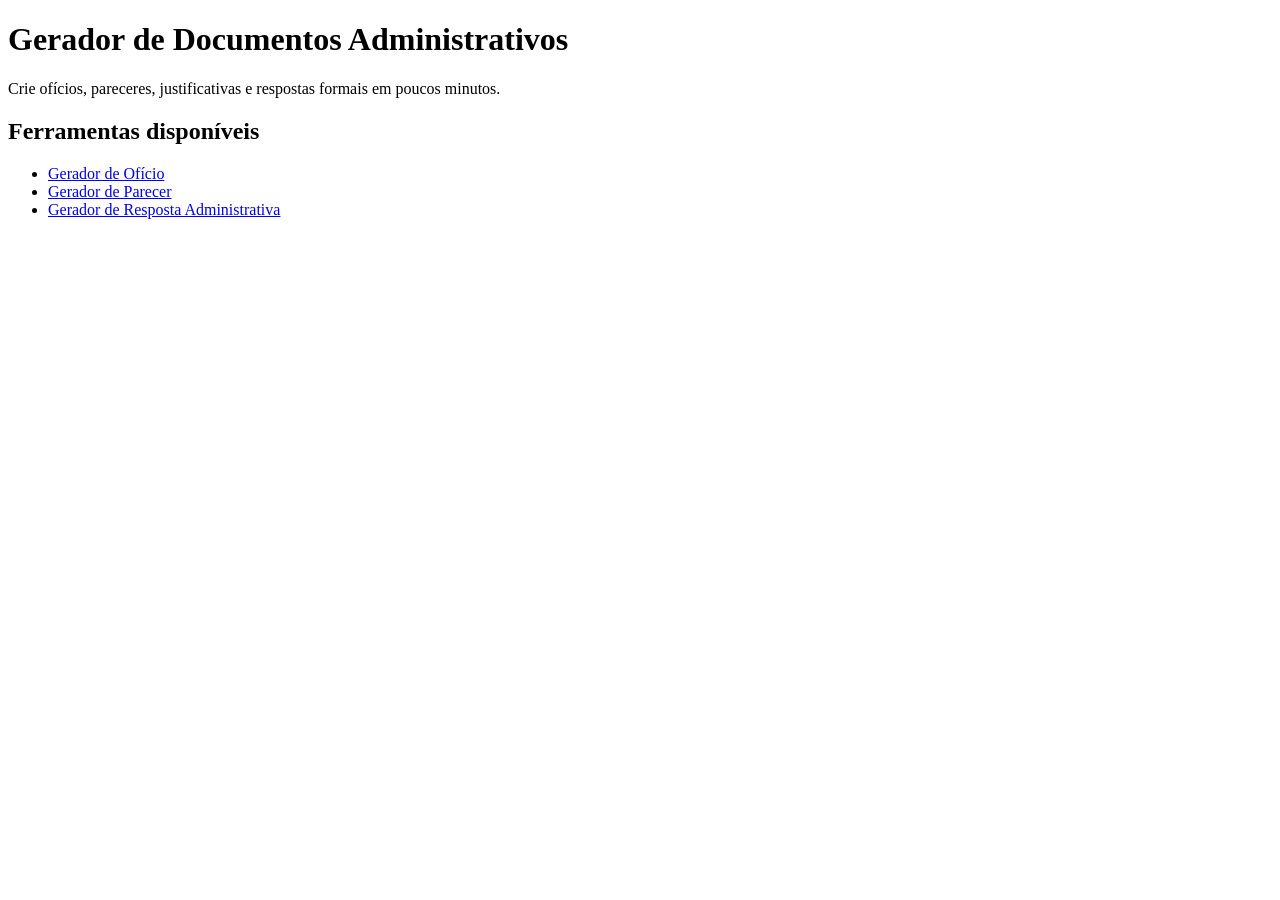
==== index.html @ 5cf86b1f "Create index.html" ====
<!DOCTYPE html>
<html lang="pt-BR">
<head>
  <meta charset="UTF-8">
  <title>Gerador de Documentos Administrativos com IA</title>
  <meta name="description" content="Gere ofícios, pareceres, justificativas e respostas administrativas de forma simples e rápida.">
  <meta name="viewport" content="width=device-width, initial-scale=1.0">
</head>
<body>

  <h1>Gerador de Documentos Administrativos</h1>

  <p>Crie ofícios, pareceres, justificativas e respostas formais em poucos minutos.</p>

  <h2>Ferramentas disponíveis</h2>

  <ul>
    <li><a href="oficio.html">Gerador de Ofício</a></li>
    <li><a href="parecer.html">Gerador de Parecer</a></li>
    <li><a href="resposta-administrativa.html">Gerador de Resposta Administrativa</a></li>
  </ul>

</body>
</html>
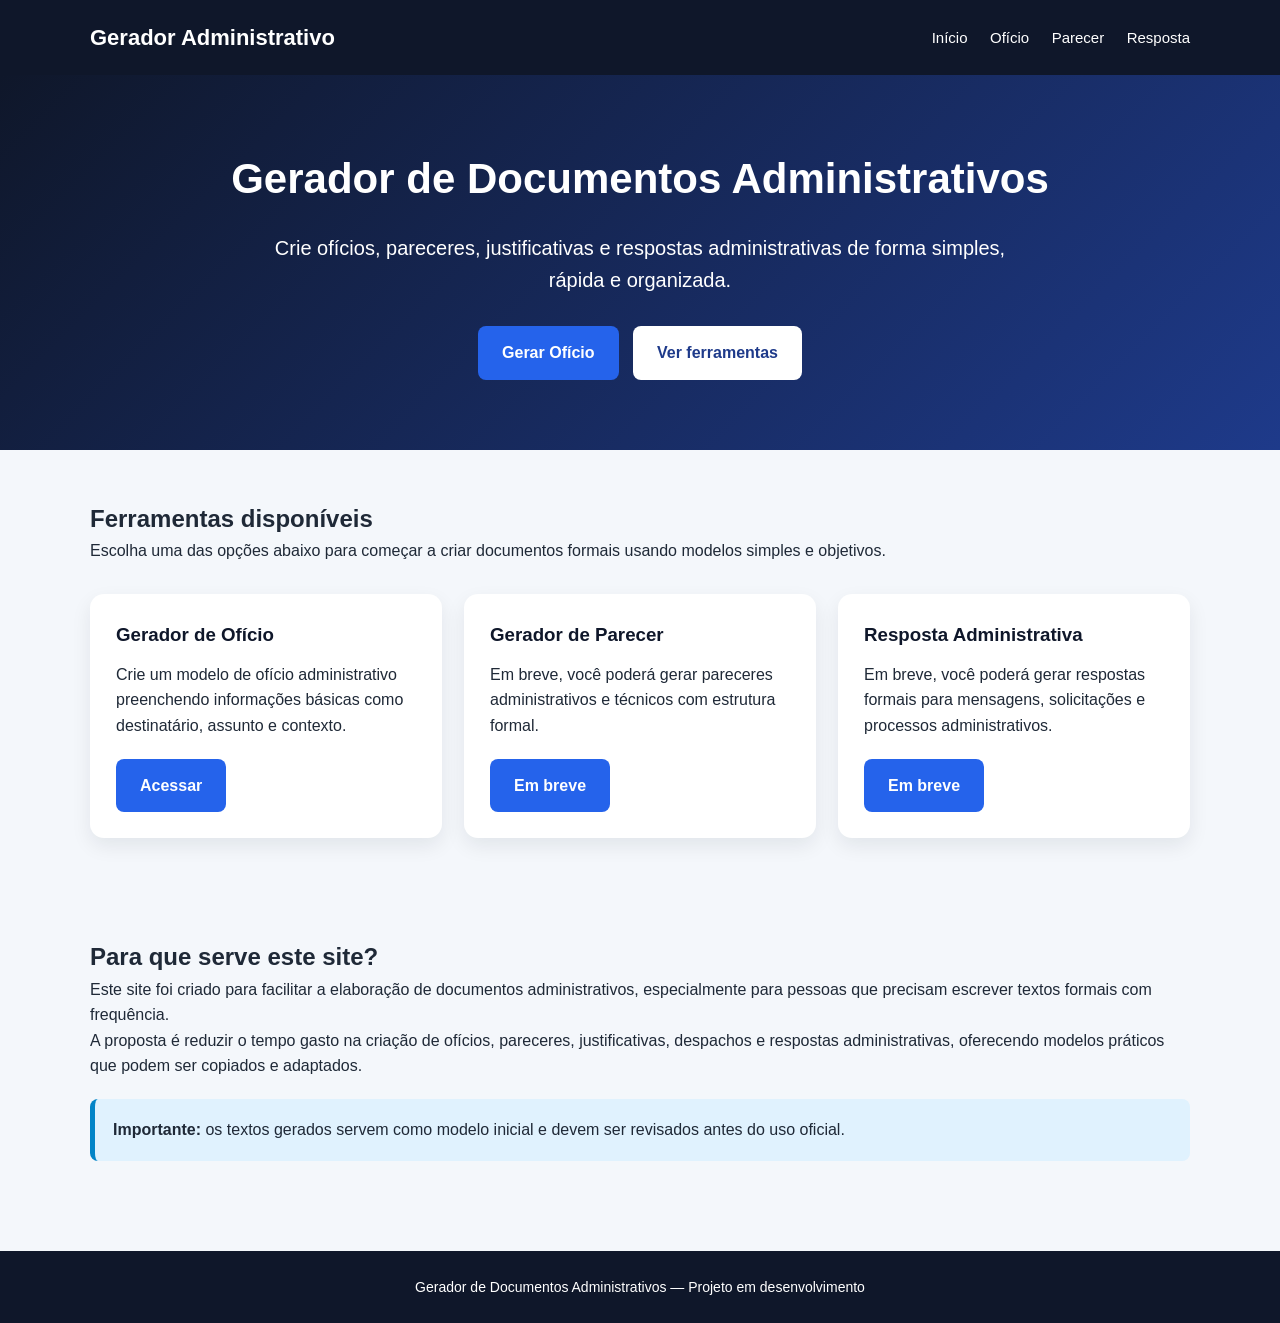
==== commit b6890043: "Update index.html" ====
--- a/index.html
+++ b/index.html
@@ -2,23 +2,113 @@
 <html lang="pt-BR">
 <head>
   <meta charset="UTF-8">
-  <title>Gerador de Documentos Administrativos com IA</title>
-  <meta name="description" content="Gere ofícios, pareceres, justificativas e respostas administrativas de forma simples e rápida.">
+  <title>Gerador de Documentos Administrativos</title>
+  <meta name="description" content="Crie ofícios, pareceres, justificativas e respostas administrativas de forma simples, rápida e gratuita.">
+  <meta name="keywords" content="gerador de ofício, modelo de ofício, parecer administrativo, resposta administrativa, documentos administrativos">
   <meta name="viewport" content="width=device-width, initial-scale=1.0">
+
+  <link rel="stylesheet" href="style.css">
 </head>
 <body>
 
-  <h1>Gerador de Documentos Administrativos</h1>
+<header>
+  <div class="container menu">
+    <div class="logo">Gerador Administrativo</div>
 
-  <p>Crie ofícios, pareceres, justificativas e respostas formais em poucos minutos.</p>
+    <nav>
+      <a href="index.html">Início</a>
+      <a href="oficio.html">Ofício</a>
+      <a href="#">Parecer</a>
+      <a href="#">Resposta</a>
+    </nav>
+  </div>
+</header>
 
-  <h2>Ferramentas disponíveis</h2>
+<main>
 
-  <ul>
-    <li><a href="oficio.html">Gerador de Ofício</a></li>
-    <li><a href="parecer.html">Gerador de Parecer</a></li>
-    <li><a href="resposta-administrativa.html">Gerador de Resposta Administrativa</a></li>
-  </ul>
+  <section class="hero">
+    <div class="container">
+      <h1>Gerador de Documentos Administrativos</h1>
+
+      <p>
+        Crie ofícios, pareceres, justificativas e respostas administrativas
+        de forma simples, rápida e organizada.
+      </p>
+
+      <a class="btn" href="oficio.html">Gerar Ofício</a>
+      <a class="btn btn-secundario" href="#ferramentas">Ver ferramentas</a>
+    </div>
+  </section>
+
+  <section id="ferramentas">
+    <div class="container">
+      <h2>Ferramentas disponíveis</h2>
+
+      <p>
+        Escolha uma das opções abaixo para começar a criar documentos formais
+        usando modelos simples e objetivos.
+      </p>
+
+      <div class="card-grid">
+
+        <div class="card">
+          <h3>Gerador de Ofício</h3>
+          <p>
+            Crie um modelo de ofício administrativo preenchendo informações básicas
+            como destinatário, assunto e contexto.
+          </p>
+          <a class="btn" href="oficio.html">Acessar</a>
+        </div>
+
+        <div class="card">
+          <h3>Gerador de Parecer</h3>
+          <p>
+            Em breve, você poderá gerar pareceres administrativos e técnicos
+            com estrutura formal.
+          </p>
+          <a class="btn" href="#">Em breve</a>
+        </div>
+
+        <div class="card">
+          <h3>Resposta Administrativa</h3>
+          <p>
+            Em breve, você poderá gerar respostas formais para mensagens,
+            solicitações e processos administrativos.
+          </p>
+          <a class="btn" href="#">Em breve</a>
+        </div>
+
+      </div>
+    </div>
+  </section>
+
+  <section>
+    <div class="container">
+      <h2>Para que serve este site?</h2>
+
+      <p>
+        Este site foi criado para facilitar a elaboração de documentos administrativos,
+        especialmente para pessoas que precisam escrever textos formais com frequência.
+      </p>
+
+      <p>
+        A proposta é reduzir o tempo gasto na criação de ofícios, pareceres,
+        justificativas, despachos e respostas administrativas, oferecendo modelos
+        práticos que podem ser copiados e adaptados.
+      </p>
+
+      <div class="info">
+        <strong>Importante:</strong>
+        os textos gerados servem como modelo inicial e devem ser revisados antes do uso oficial.
+      </div>
+    </div>
+  </section>
+
+</main>
+
+<footer>
+  <p>Gerador de Documentos Administrativos — Projeto em desenvolvimento</p>
+</footer>
 
 </body>
 </html>
--- a/style.css
+++ b/style.css
@@ -0,0 +1,201 @@
+* {
+  margin: 0;
+  padding: 0;
+  box-sizing: border-box;
+}
+
+body {
+  font-family: Arial, Helvetica, sans-serif;
+  background: #f4f7fb;
+  color: #1f2937;
+  line-height: 1.6;
+}
+
+header {
+  background: #0f172a;
+  color: white;
+  padding: 20px;
+}
+
+.container {
+  width: 92%;
+  max-width: 1100px;
+  margin: 0 auto;
+}
+
+.menu {
+  display: flex;
+  justify-content: space-between;
+  align-items: center;
+  flex-wrap: wrap;
+}
+
+.logo {
+  font-size: 22px;
+  font-weight: bold;
+}
+
+nav a {
+  color: white;
+  text-decoration: none;
+  margin-left: 18px;
+  font-size: 15px;
+}
+
+nav a:hover {
+  text-decoration: underline;
+}
+
+.hero {
+  padding: 70px 0;
+  text-align: center;
+  background: linear-gradient(135deg, #0f172a, #1e3a8a);
+  color: white;
+}
+
+.hero h1 {
+  font-size: 42px;
+  margin-bottom: 20px;
+}
+
+.hero p {
+  font-size: 20px;
+  max-width: 760px;
+  margin: 0 auto 30px auto;
+}
+
+.btn {
+  display: inline-block;
+  background: #2563eb;
+  color: white;
+  padding: 14px 24px;
+  border-radius: 8px;
+  text-decoration: none;
+  font-weight: bold;
+  border: none;
+  cursor: pointer;
+}
+
+.btn:hover {
+  background: #1d4ed8;
+}
+
+.btn-secundario {
+  background: white;
+  color: #1e3a8a;
+  margin-left: 10px;
+}
+
+.btn-secundario:hover {
+  background: #e5e7eb;
+}
+
+section {
+  padding: 50px 0;
+}
+
+.card-grid {
+  display: grid;
+  grid-template-columns: repeat(3, 1fr);
+  gap: 22px;
+  margin-top: 30px;
+}
+
+.card {
+  background: white;
+  padding: 26px;
+  border-radius: 14px;
+  box-shadow: 0 8px 20px rgba(15, 23, 42, 0.08);
+}
+
+.card h3 {
+  margin-bottom: 12px;
+  color: #0f172a;
+}
+
+.card p {
+  margin-bottom: 20px;
+}
+
+.form-box {
+  background: white;
+  padding: 28px;
+  border-radius: 14px;
+  box-shadow: 0 8px 20px rgba(15, 23, 42, 0.08);
+  margin-top: 25px;
+}
+
+label {
+  display: block;
+  margin-top: 18px;
+  margin-bottom: 6px;
+  font-weight: bold;
+}
+
+input,
+textarea,
+select {
+  width: 100%;
+  padding: 13px;
+  border: 1px solid #cbd5e1;
+  border-radius: 8px;
+  font-size: 16px;
+}
+
+textarea {
+  min-height: 120px;
+  resize: vertical;
+}
+
+.resultado {
+  min-height: 300px;
+  background: #f8fafc;
+}
+
+.info {
+  background: #e0f2fe;
+  border-left: 5px solid #0284c7;
+  padding: 18px;
+  border-radius: 8px;
+  margin-top: 20px;
+}
+
+footer {
+  background: #0f172a;
+  color: white;
+  text-align: center;
+  padding: 25px;
+  margin-top: 40px;
+}
+
+footer p {
+  font-size: 14px;
+}
+
+@media (max-width: 768px) {
+  .hero h1 {
+    font-size: 30px;
+  }
+
+  .hero p {
+    font-size: 17px;
+  }
+
+  .card-grid {
+    grid-template-columns: 1fr;
+  }
+
+  nav {
+    margin-top: 15px;
+  }
+
+  nav a {
+    display: inline-block;
+    margin: 6px 10px 0 0;
+  }
+
+  .btn-secundario {
+    margin-left: 0;
+    margin-top: 10px;
+  }
+}
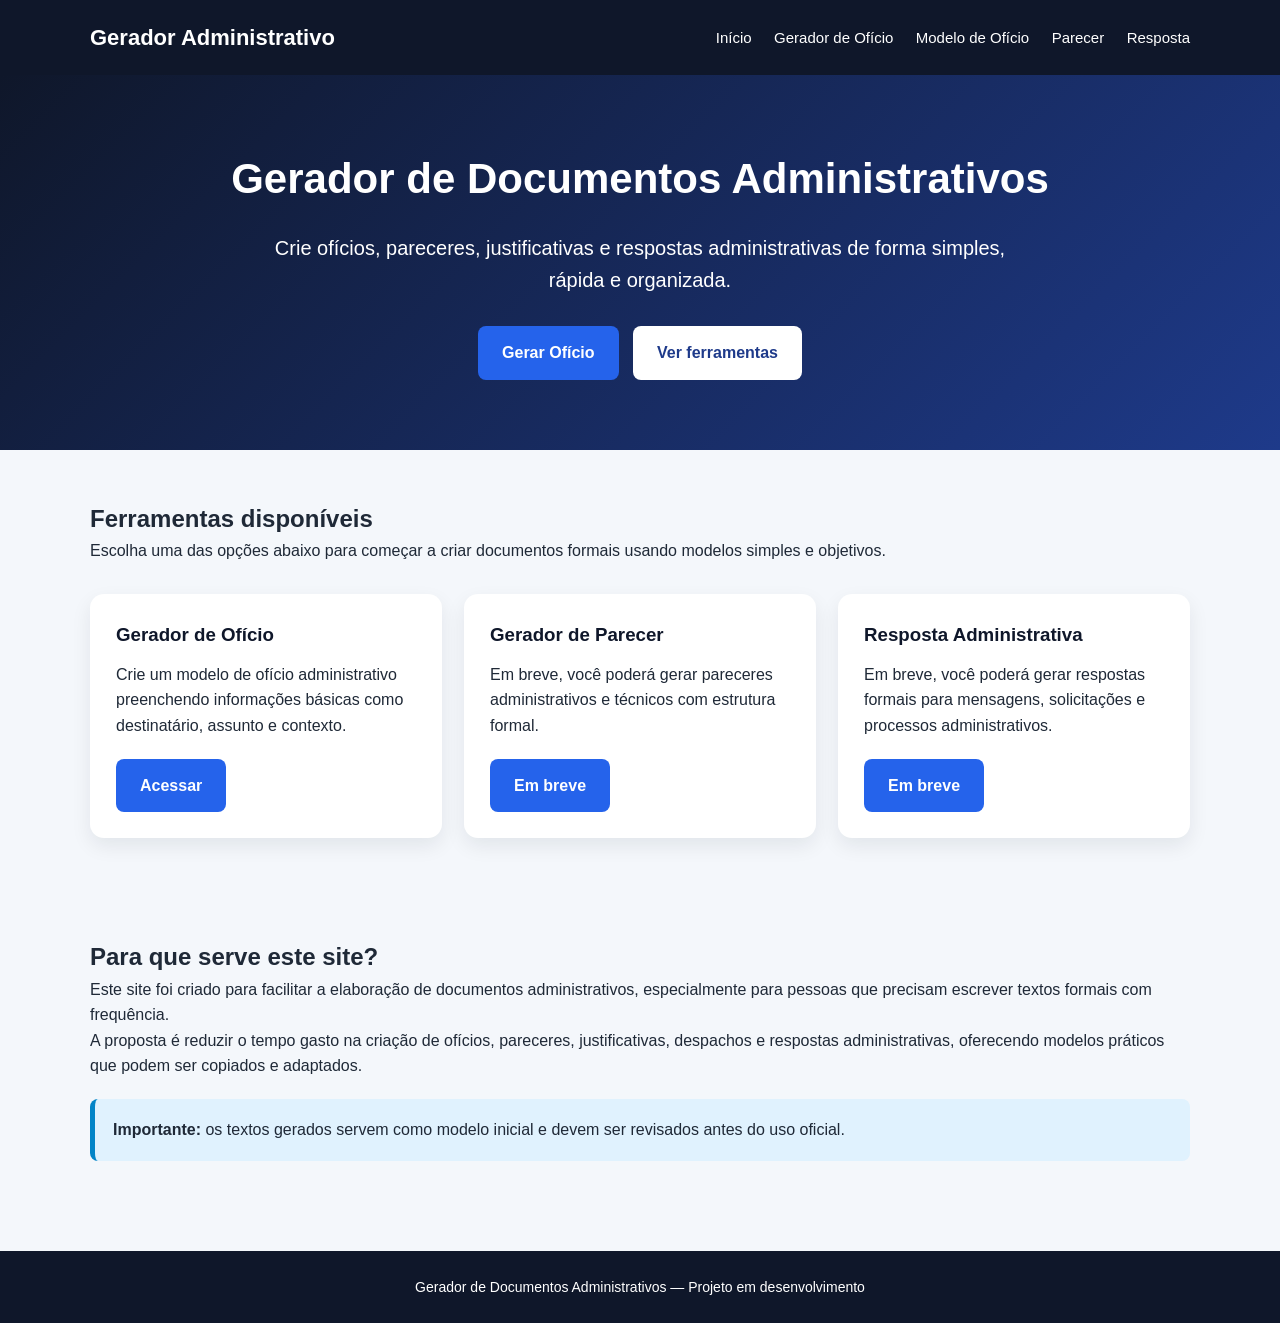
==== commit 744b83b4: "Atualizar o index.html" ====
--- a/index.html
+++ b/index.html
@@ -17,7 +17,8 @@
 
     <nav>
       <a href="index.html">Início</a>
-      <a href="oficio.html">Ofício</a>
+      <a href="oficio.html">Gerador de Ofício</a>
+      <a href="modelo-oficio.html">Modelo de Ofício</a>
       <a href="#">Parecer</a>
       <a href="#">Resposta</a>
     </nav>
